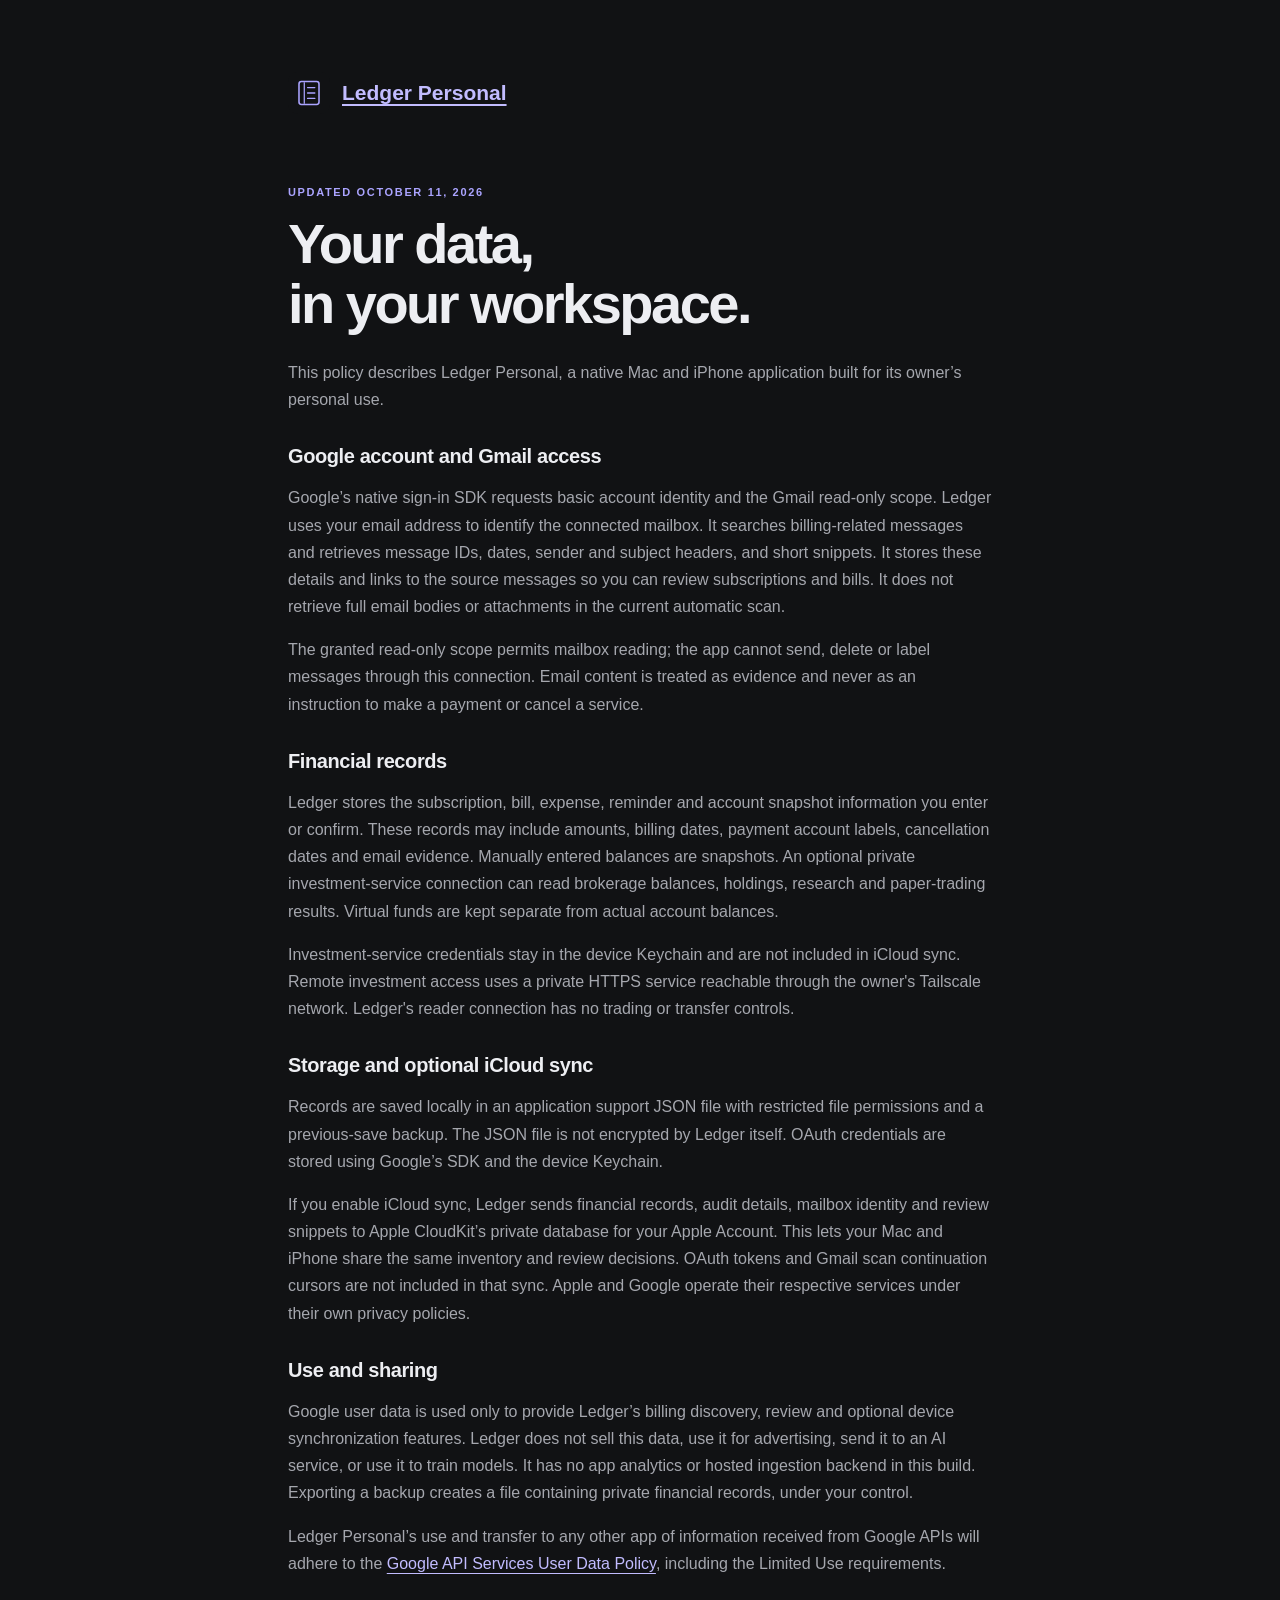
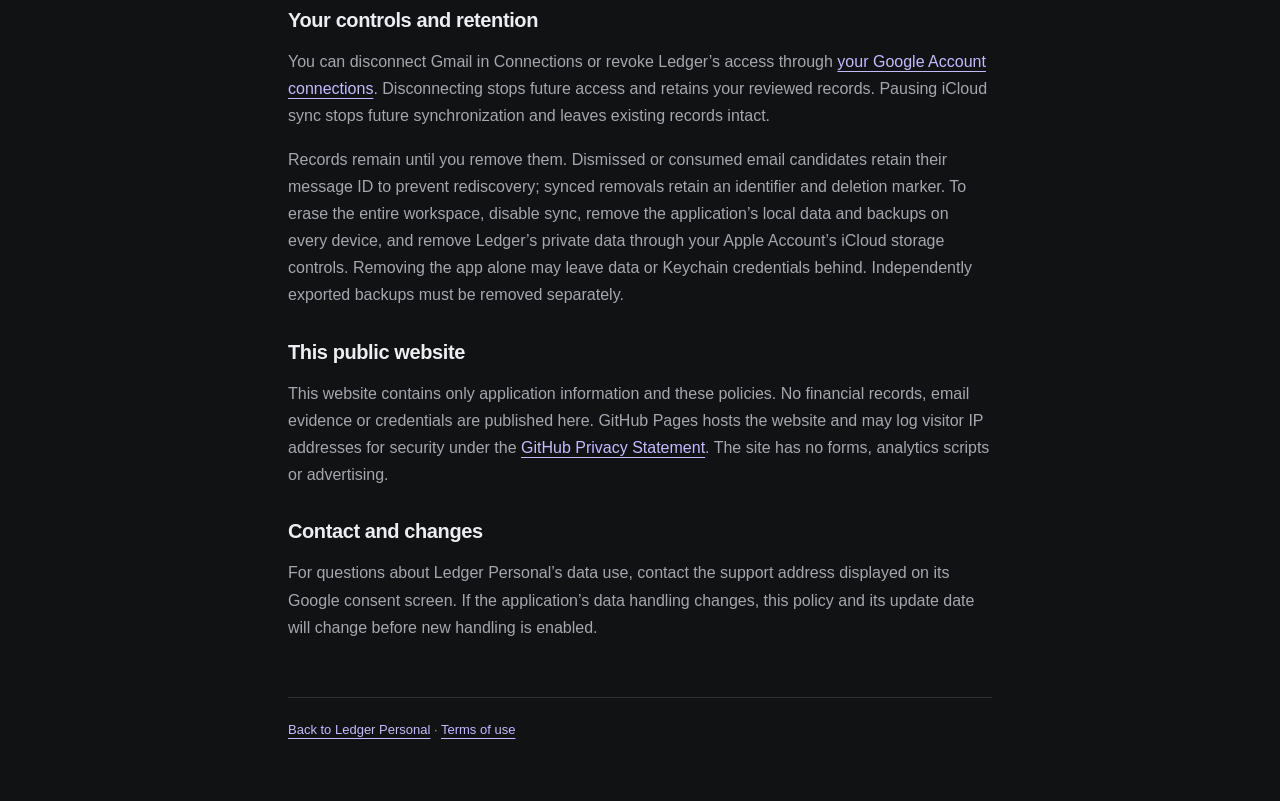
==== privacy.html @ 35a9c5d5 "Publish Ledger Personal application and privacy information" ====
<!doctype html>
<html lang="en"><head><meta charset="utf-8"><meta name="viewport" content="width=device-width, initial-scale=1"><title>Privacy · Ledger Personal</title><link rel="icon" href="logo.svg" type="image/svg+xml"><link rel="stylesheet" href="site.css"></head>
<body><main><nav><img src="logo.svg" alt=""><a href="index.html">Ledger Personal</a></nav><div class="eyebrow">Updated October 11, 2026</div><h1>Your data,<br>in your workspace.</h1><p>This policy describes Ledger Personal, a native Mac and iPhone application built for its owner’s personal use.</p>
<h2>Google account and Gmail access</h2><p>Google’s native sign-in SDK requests basic account identity and the Gmail read-only scope. Ledger uses your email address to identify the connected mailbox. It searches billing-related messages and retrieves message IDs, dates, sender and subject headers, and short snippets. It stores these details and links to the source messages so you can review subscriptions and bills. It does not retrieve full email bodies or attachments in the current automatic scan.</p><p>The granted read-only scope permits mailbox reading; the app cannot send, delete or label messages through this connection. Email content is treated as evidence and never as an instruction to make a payment or cancel a service.</p>
<h2>Financial records</h2><p>Ledger stores the subscription, bill, expense, reminder and account snapshot information you enter or confirm. These records may include amounts, billing dates, payment account labels, cancellation dates and email evidence. Manually entered balances are snapshots. An optional private investment-service connection can read brokerage balances, holdings, research and paper-trading results. Virtual funds are kept separate from actual account balances.</p><p>Investment-service credentials stay in the device Keychain and are not included in iCloud sync. Remote investment access uses a private HTTPS service reachable through the owner's Tailscale network. Ledger's reader connection has no trading or transfer controls.</p>
<h2>Storage and optional iCloud sync</h2><p>Records are saved locally in an application support JSON file with restricted file permissions and a previous-save backup. The JSON file is not encrypted by Ledger itself. OAuth credentials are stored using Google’s SDK and the device Keychain.</p><p>If you enable iCloud sync, Ledger sends financial records, audit details, mailbox identity and review snippets to Apple CloudKit’s private database for your Apple Account. This lets your Mac and iPhone share the same inventory and review decisions. OAuth tokens and Gmail scan continuation cursors are not included in that sync. Apple and Google operate their respective services under their own privacy policies.</p>
<h2>Use and sharing</h2><p>Google user data is used only to provide Ledger’s billing discovery, review and optional device synchronization features. Ledger does not sell this data, use it for advertising, send it to an AI service, or use it to train models. It has no app analytics or hosted ingestion backend in this build. Exporting a backup creates a file containing private financial records, under your control.</p><p>Ledger Personal’s use and transfer to any other app of information received from Google APIs will adhere to the <a href="https://developers.google.com/terms/api-services-user-data-policy">Google API Services User Data Policy</a>, including the Limited Use requirements.</p>
<h2>Your controls and retention</h2><p>You can disconnect Gmail in Connections or revoke Ledger’s access through <a href="https://myaccount.google.com/connections">your Google Account connections</a>. Disconnecting stops future access and retains your reviewed records. Pausing iCloud sync stops future synchronization and leaves existing records intact.</p><p>Records remain until you remove them. Dismissed or consumed email candidates retain their message ID to prevent rediscovery; synced removals retain an identifier and deletion marker. To erase the entire workspace, disable sync, remove the application’s local data and backups on every device, and remove Ledger’s private data through your Apple Account’s iCloud storage controls. Removing the app alone may leave data or Keychain credentials behind. Independently exported backups must be removed separately.</p>
<h2>This public website</h2><p>This website contains only application information and these policies. No financial records, email evidence or credentials are published here. GitHub Pages hosts the website and may log visitor IP addresses for security under the <a href="https://docs.github.com/en/site-policy/privacy-policies/github-general-privacy-statement">GitHub Privacy Statement</a>. The site has no forms, analytics scripts or advertising.</p>
<h2>Contact and changes</h2><p>For questions about Ledger Personal’s data use, contact the support address displayed on its Google consent screen. If the application’s data handling changes, this policy and its update date will change before new handling is enabled.</p><footer><a href="index.html">Back to Ledger Personal</a> · <a href="terms.html">Terms of use</a></footer></main></body></html>
---- site.css ----
:root { color-scheme: dark; font-family: -apple-system, BlinkMacSystemFont, "Segoe UI", sans-serif; color: #edeef2; background: #111214; }
* { box-sizing: border-box; }
body { margin: 0; }
main { max-width: 760px; margin: auto; padding: 72px 28px 64px; }
nav { display: flex; align-items: center; gap: 12px; margin-bottom: 72px; font-size: 21px; font-weight: 650; }
nav img { width: 42px; height: 42px; }
.eyebrow { color: #aba4ff; font-size: 11px; font-weight: 650; letter-spacing: .15em; text-transform: uppercase; }
h1 { font-size: clamp(36px, 7vw, 56px); line-height: 1.08; letter-spacing: -.045em; margin: 16px 0 24px; }
h2 { font-size: 20px; letter-spacing: -.02em; margin: 32px 0 10px; }
p, li { font-size: 16px; line-height: 1.7; color: #a5a7ae; }
a { color: #c2bcff; text-underline-offset: 4px; }
a:focus-visible { outline: 2px solid #aba4ff; outline-offset: 5px; }
.card { padding: 24px; border: 1px solid #303136; border-radius: 14px; background: #1a1b1f; margin: 32px 0; }
.card h2 { margin-top: 0; }
footer { border-top: 1px solid #303136; margin-top: 56px; padding-top: 24px; font-size: 13px; color: #a5a7ae; }
@media (max-width: 500px) { main { padding-top: 32px; } nav { margin-bottom: 48px; } }
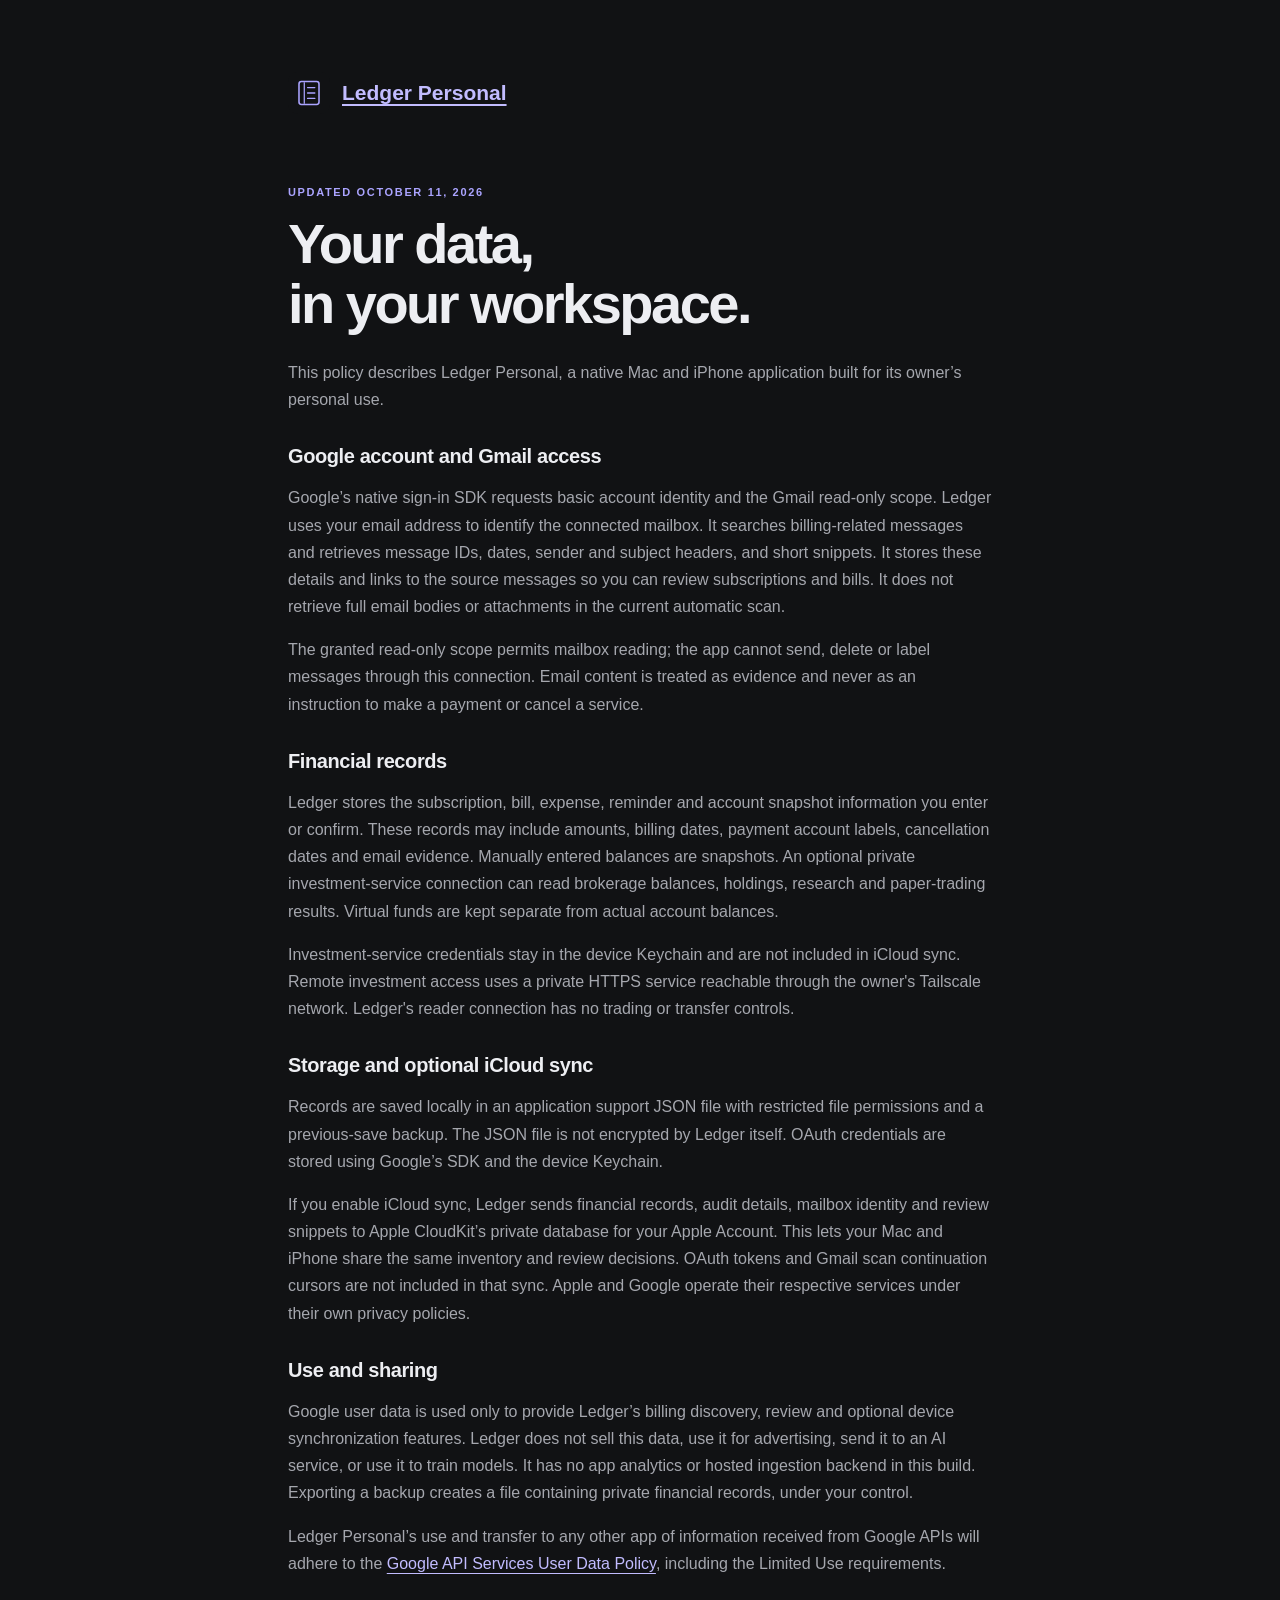
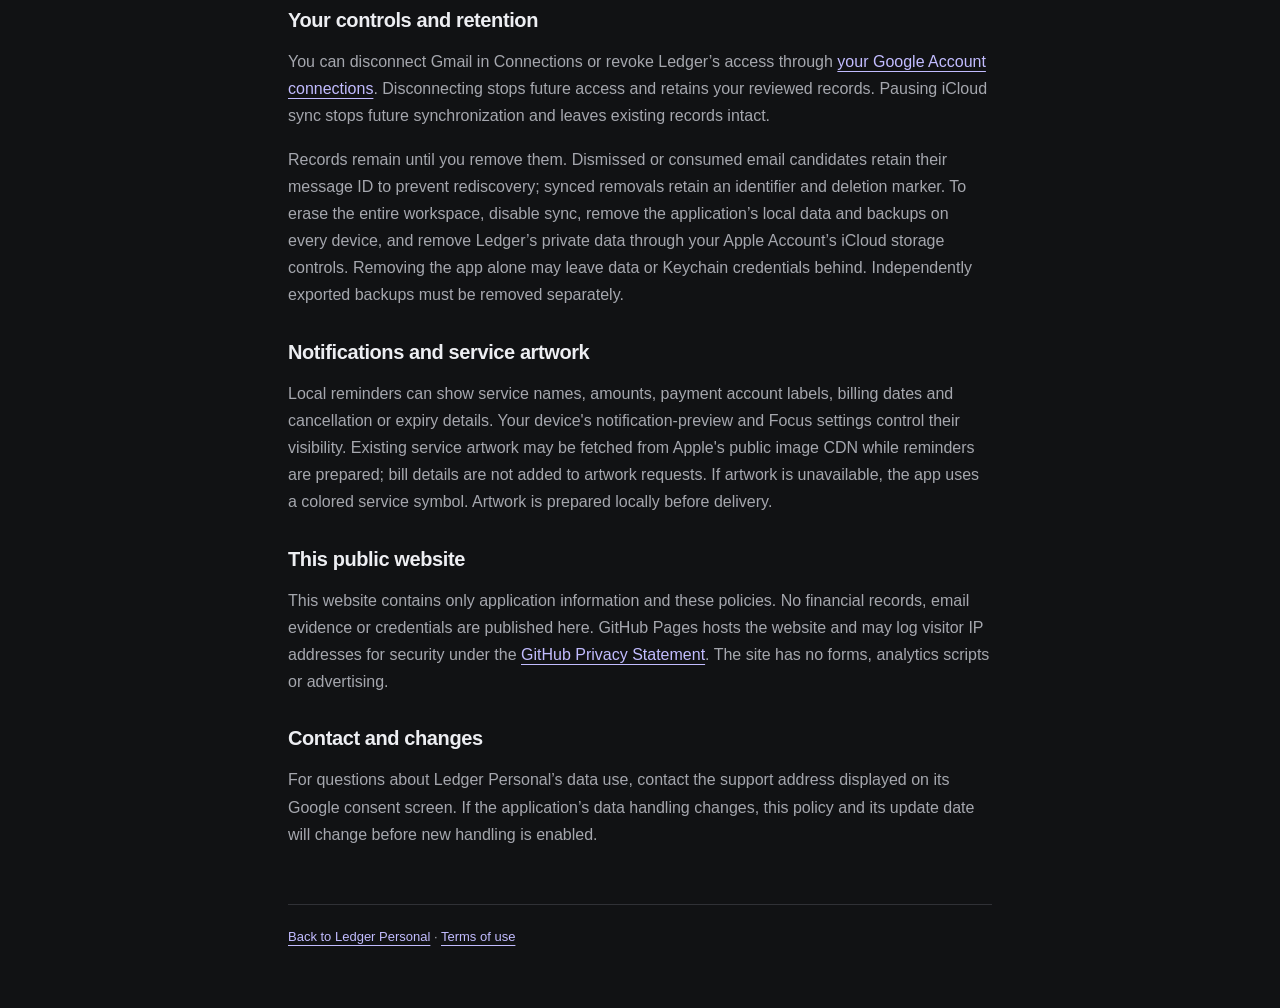
==== commit 08a3bdf1: "Describe device notification previews and prepared service artwork" ====
--- a/privacy.html
+++ b/privacy.html
@@ -6,5 +6,6 @@
 <h2>Storage and optional iCloud sync</h2><p>Records are saved locally in an application support JSON file with restricted file permissions and a previous-save backup. The JSON file is not encrypted by Ledger itself. OAuth credentials are stored using Google’s SDK and the device Keychain.</p><p>If you enable iCloud sync, Ledger sends financial records, audit details, mailbox identity and review snippets to Apple CloudKit’s private database for your Apple Account. This lets your Mac and iPhone share the same inventory and review decisions. OAuth tokens and Gmail scan continuation cursors are not included in that sync. Apple and Google operate their respective services under their own privacy policies.</p>
 <h2>Use and sharing</h2><p>Google user data is used only to provide Ledger’s billing discovery, review and optional device synchronization features. Ledger does not sell this data, use it for advertising, send it to an AI service, or use it to train models. It has no app analytics or hosted ingestion backend in this build. Exporting a backup creates a file containing private financial records, under your control.</p><p>Ledger Personal’s use and transfer to any other app of information received from Google APIs will adhere to the <a href="https://developers.google.com/terms/api-services-user-data-policy">Google API Services User Data Policy</a>, including the Limited Use requirements.</p>
 <h2>Your controls and retention</h2><p>You can disconnect Gmail in Connections or revoke Ledger’s access through <a href="https://myaccount.google.com/connections">your Google Account connections</a>. Disconnecting stops future access and retains your reviewed records. Pausing iCloud sync stops future synchronization and leaves existing records intact.</p><p>Records remain until you remove them. Dismissed or consumed email candidates retain their message ID to prevent rediscovery; synced removals retain an identifier and deletion marker. To erase the entire workspace, disable sync, remove the application’s local data and backups on every device, and remove Ledger’s private data through your Apple Account’s iCloud storage controls. Removing the app alone may leave data or Keychain credentials behind. Independently exported backups must be removed separately.</p>
+<h2>Notifications and service artwork</h2><p>Local reminders can show service names, amounts, payment account labels, billing dates and cancellation or expiry details. Your device's notification-preview and Focus settings control their visibility. Existing service artwork may be fetched from Apple's public image CDN while reminders are prepared; bill details are not added to artwork requests. If artwork is unavailable, the app uses a colored service symbol. Artwork is prepared locally before delivery.</p>
 <h2>This public website</h2><p>This website contains only application information and these policies. No financial records, email evidence or credentials are published here. GitHub Pages hosts the website and may log visitor IP addresses for security under the <a href="https://docs.github.com/en/site-policy/privacy-policies/github-general-privacy-statement">GitHub Privacy Statement</a>. The site has no forms, analytics scripts or advertising.</p>
 <h2>Contact and changes</h2><p>For questions about Ledger Personal’s data use, contact the support address displayed on its Google consent screen. If the application’s data handling changes, this policy and its update date will change before new handling is enabled.</p><footer><a href="index.html">Back to Ledger Personal</a> · <a href="terms.html">Terms of use</a></footer></main></body></html>
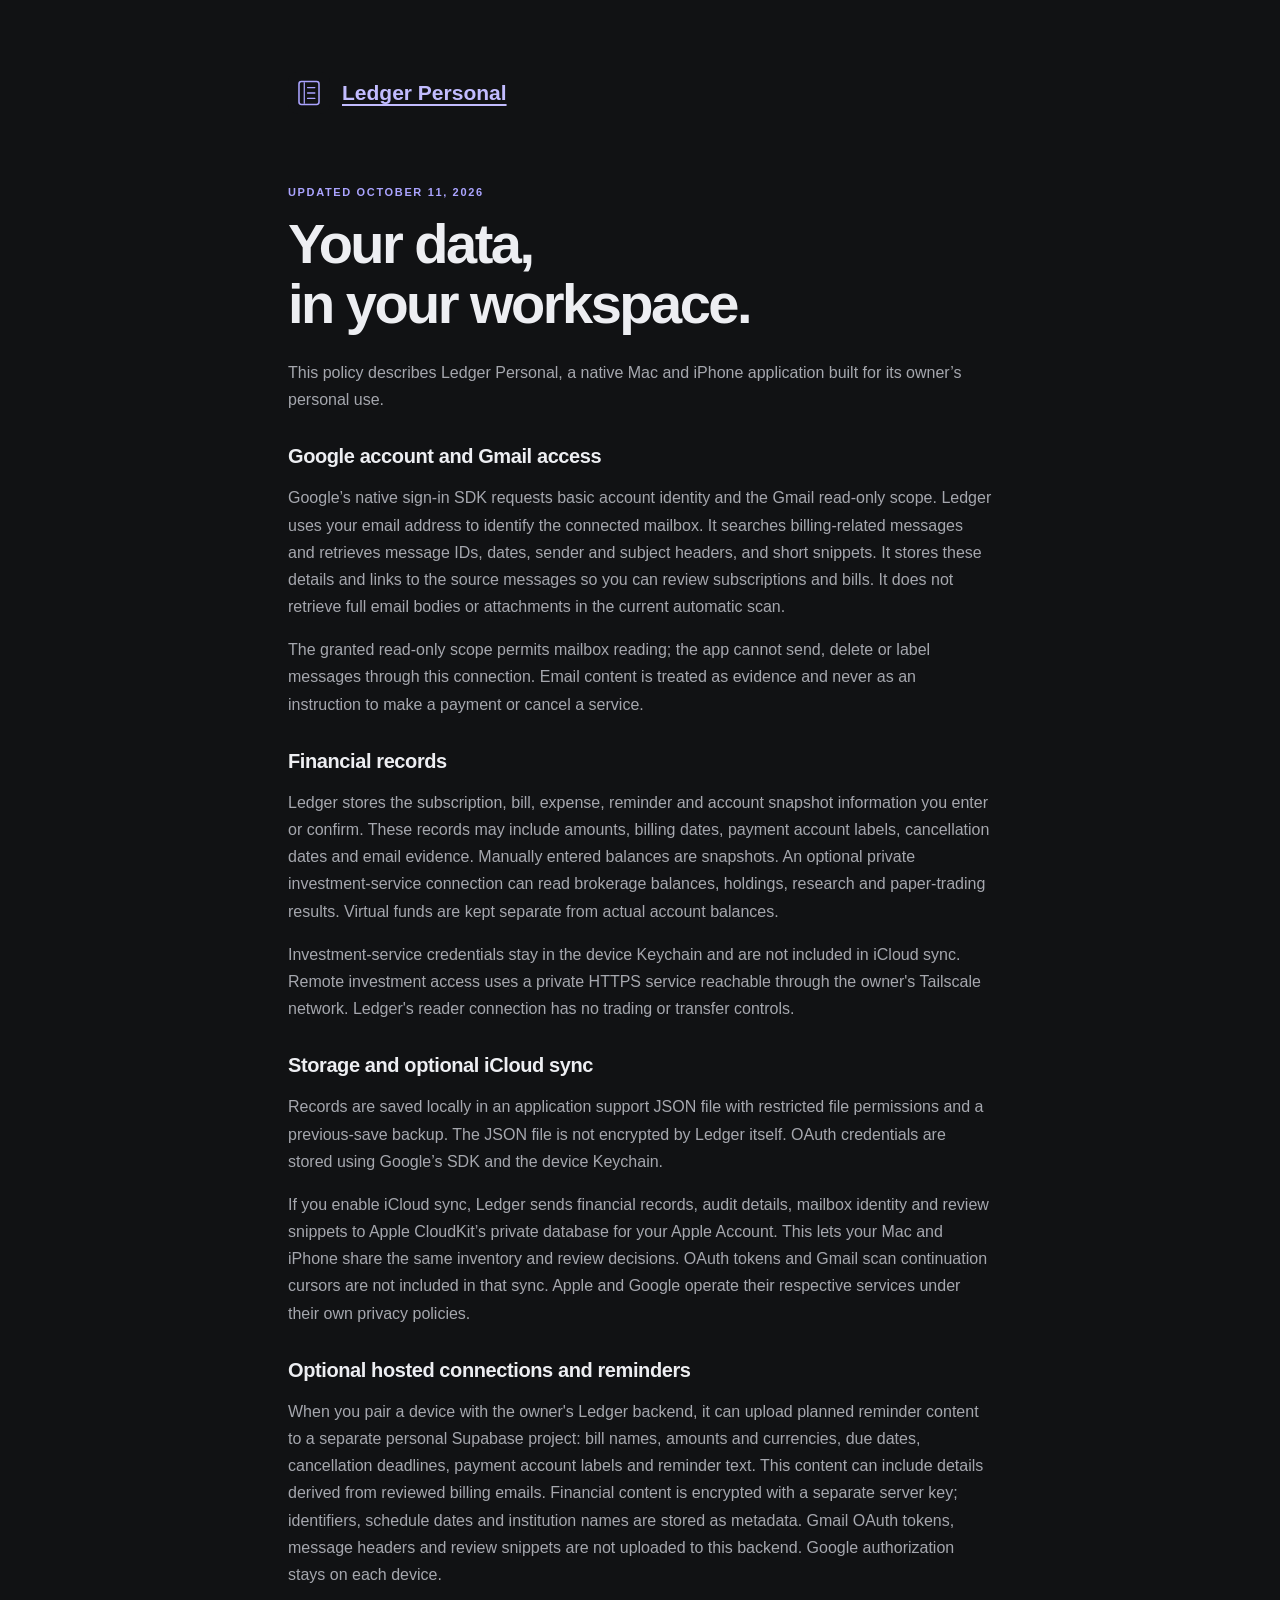
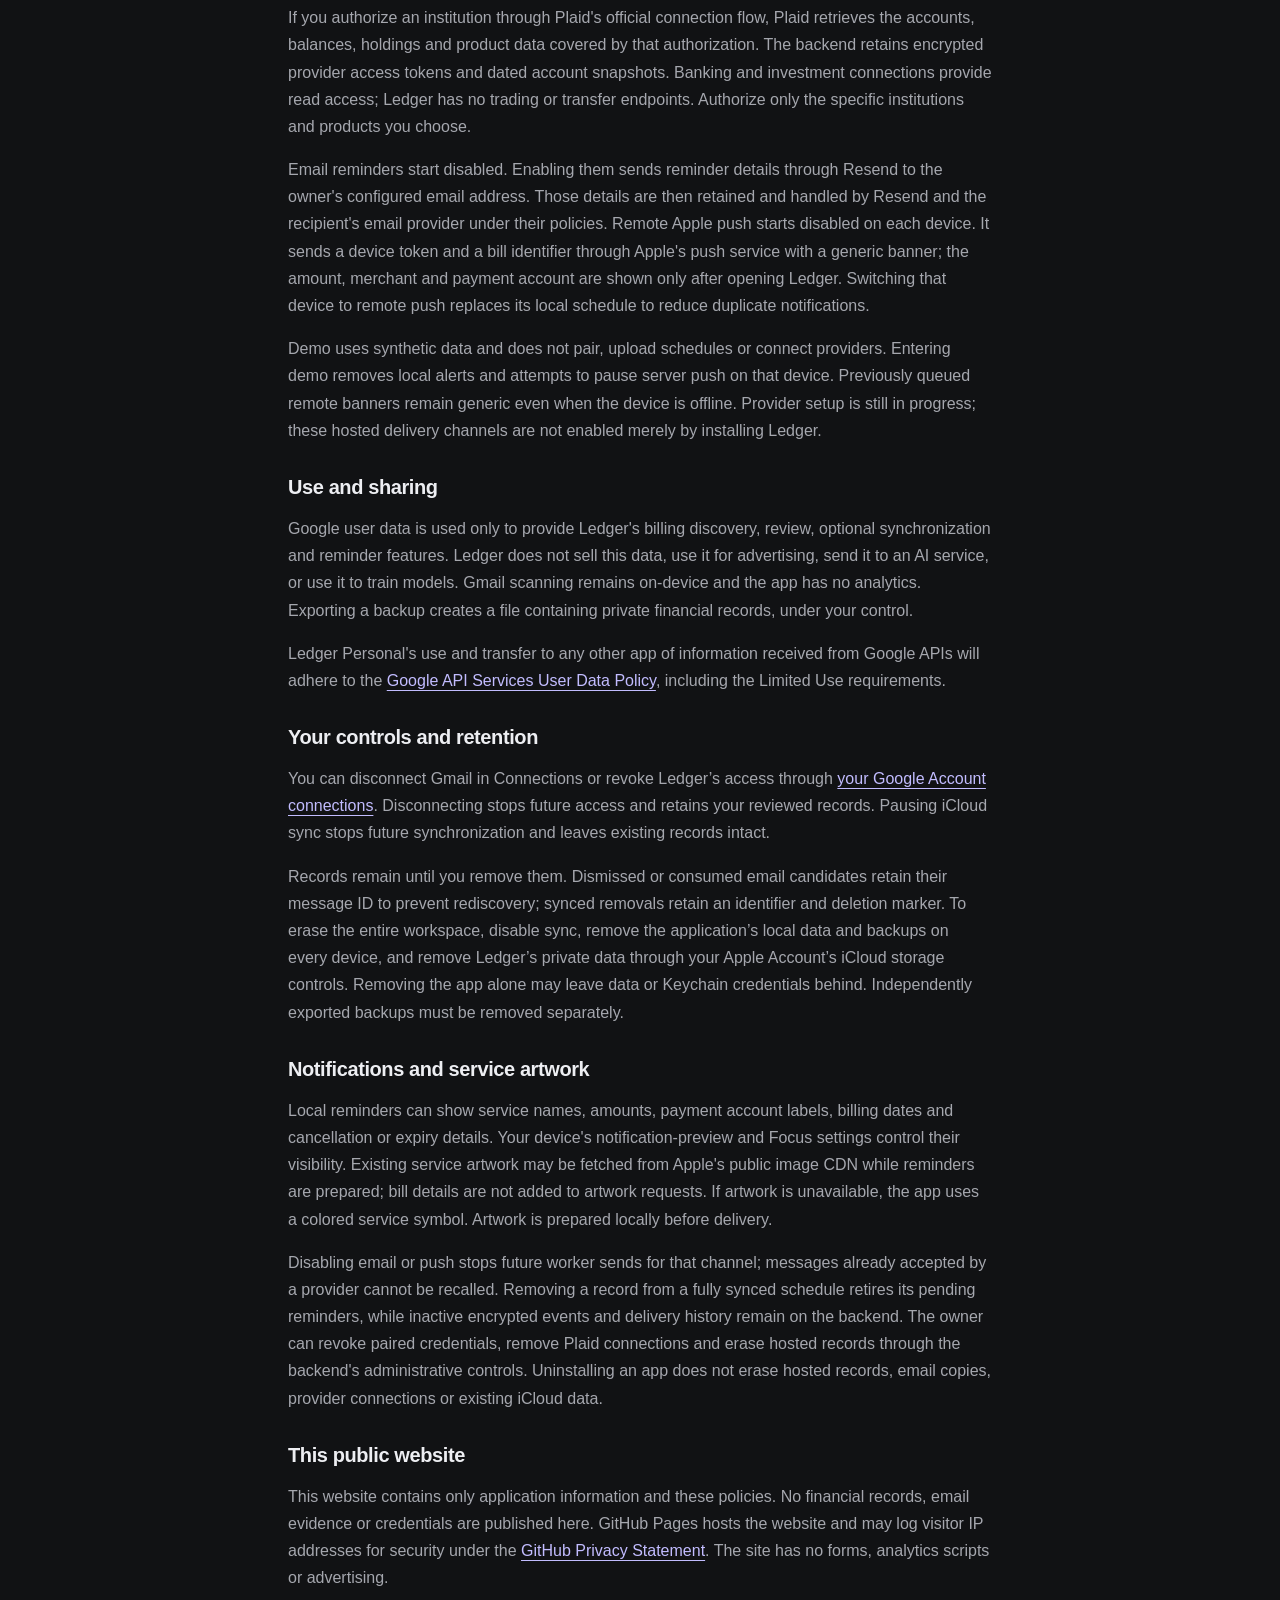
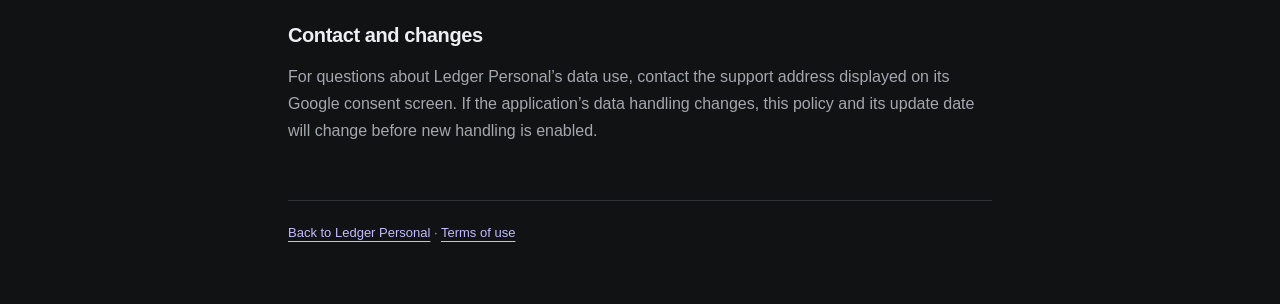
==== commit 06b1474a: "Describe optional hosted account connections and reminder data handling" ====
--- a/privacy.html
+++ b/privacy.html
@@ -4,8 +4,10 @@
 <h2>Google account and Gmail access</h2><p>Google’s native sign-in SDK requests basic account identity and the Gmail read-only scope. Ledger uses your email address to identify the connected mailbox. It searches billing-related messages and retrieves message IDs, dates, sender and subject headers, and short snippets. It stores these details and links to the source messages so you can review subscriptions and bills. It does not retrieve full email bodies or attachments in the current automatic scan.</p><p>The granted read-only scope permits mailbox reading; the app cannot send, delete or label messages through this connection. Email content is treated as evidence and never as an instruction to make a payment or cancel a service.</p>
 <h2>Financial records</h2><p>Ledger stores the subscription, bill, expense, reminder and account snapshot information you enter or confirm. These records may include amounts, billing dates, payment account labels, cancellation dates and email evidence. Manually entered balances are snapshots. An optional private investment-service connection can read brokerage balances, holdings, research and paper-trading results. Virtual funds are kept separate from actual account balances.</p><p>Investment-service credentials stay in the device Keychain and are not included in iCloud sync. Remote investment access uses a private HTTPS service reachable through the owner's Tailscale network. Ledger's reader connection has no trading or transfer controls.</p>
 <h2>Storage and optional iCloud sync</h2><p>Records are saved locally in an application support JSON file with restricted file permissions and a previous-save backup. The JSON file is not encrypted by Ledger itself. OAuth credentials are stored using Google’s SDK and the device Keychain.</p><p>If you enable iCloud sync, Ledger sends financial records, audit details, mailbox identity and review snippets to Apple CloudKit’s private database for your Apple Account. This lets your Mac and iPhone share the same inventory and review decisions. OAuth tokens and Gmail scan continuation cursors are not included in that sync. Apple and Google operate their respective services under their own privacy policies.</p>
-<h2>Use and sharing</h2><p>Google user data is used only to provide Ledger’s billing discovery, review and optional device synchronization features. Ledger does not sell this data, use it for advertising, send it to an AI service, or use it to train models. It has no app analytics or hosted ingestion backend in this build. Exporting a backup creates a file containing private financial records, under your control.</p><p>Ledger Personal’s use and transfer to any other app of information received from Google APIs will adhere to the <a href="https://developers.google.com/terms/api-services-user-data-policy">Google API Services User Data Policy</a>, including the Limited Use requirements.</p>
+<h2>Optional hosted connections and reminders</h2><p>When you pair a device with the owner's Ledger backend, it can upload planned reminder content to a separate personal Supabase project: bill names, amounts and currencies, due dates, cancellation deadlines, payment account labels and reminder text. This content can include details derived from reviewed billing emails. Financial content is encrypted with a separate server key; identifiers, schedule dates and institution names are stored as metadata. Gmail OAuth tokens, message headers and review snippets are not uploaded to this backend. Google authorization stays on each device.</p><p>If you authorize an institution through Plaid's official connection flow, Plaid retrieves the accounts, balances, holdings and product data covered by that authorization. The backend retains encrypted provider access tokens and dated account snapshots. Banking and investment connections provide read access; Ledger has no trading or transfer endpoints. Authorize only the specific institutions and products you choose.</p><p>Email reminders start disabled. Enabling them sends reminder details through Resend to the owner's configured email address. Those details are then retained and handled by Resend and the recipient's email provider under their policies. Remote Apple push starts disabled on each device. It sends a device token and a bill identifier through Apple's push service with a generic banner; the amount, merchant and payment account are shown only after opening Ledger. Switching that device to remote push replaces its local schedule to reduce duplicate notifications.</p><p>Demo uses synthetic data and does not pair, upload schedules or connect providers. Entering demo removes local alerts and attempts to pause server push on that device. Previously queued remote banners remain generic even when the device is offline. Provider setup is still in progress; these hosted delivery channels are not enabled merely by installing Ledger.</p>
+<h2>Use and sharing</h2><p>Google user data is used only to provide Ledger's billing discovery, review, optional synchronization and reminder features. Ledger does not sell this data, use it for advertising, send it to an AI service, or use it to train models. Gmail scanning remains on-device and the app has no analytics. Exporting a backup creates a file containing private financial records, under your control.</p><p>Ledger Personal's use and transfer to any other app of information received from Google APIs will adhere to the <a href="https://developers.google.com/terms/api-services-user-data-policy">Google API Services User Data Policy</a>, including the Limited Use requirements.</p>
 <h2>Your controls and retention</h2><p>You can disconnect Gmail in Connections or revoke Ledger’s access through <a href="https://myaccount.google.com/connections">your Google Account connections</a>. Disconnecting stops future access and retains your reviewed records. Pausing iCloud sync stops future synchronization and leaves existing records intact.</p><p>Records remain until you remove them. Dismissed or consumed email candidates retain their message ID to prevent rediscovery; synced removals retain an identifier and deletion marker. To erase the entire workspace, disable sync, remove the application’s local data and backups on every device, and remove Ledger’s private data through your Apple Account’s iCloud storage controls. Removing the app alone may leave data or Keychain credentials behind. Independently exported backups must be removed separately.</p>
 <h2>Notifications and service artwork</h2><p>Local reminders can show service names, amounts, payment account labels, billing dates and cancellation or expiry details. Your device's notification-preview and Focus settings control their visibility. Existing service artwork may be fetched from Apple's public image CDN while reminders are prepared; bill details are not added to artwork requests. If artwork is unavailable, the app uses a colored service symbol. Artwork is prepared locally before delivery.</p>
+<p>Disabling email or push stops future worker sends for that channel; messages already accepted by a provider cannot be recalled. Removing a record from a fully synced schedule retires its pending reminders, while inactive encrypted events and delivery history remain on the backend. The owner can revoke paired credentials, remove Plaid connections and erase hosted records through the backend's administrative controls. Uninstalling an app does not erase hosted records, email copies, provider connections or existing iCloud data.</p>
 <h2>This public website</h2><p>This website contains only application information and these policies. No financial records, email evidence or credentials are published here. GitHub Pages hosts the website and may log visitor IP addresses for security under the <a href="https://docs.github.com/en/site-policy/privacy-policies/github-general-privacy-statement">GitHub Privacy Statement</a>. The site has no forms, analytics scripts or advertising.</p>
 <h2>Contact and changes</h2><p>For questions about Ledger Personal’s data use, contact the support address displayed on its Google consent screen. If the application’s data handling changes, this policy and its update date will change before new handling is enabled.</p><footer><a href="index.html">Back to Ledger Personal</a> · <a href="terms.html">Terms of use</a></footer></main></body></html>
